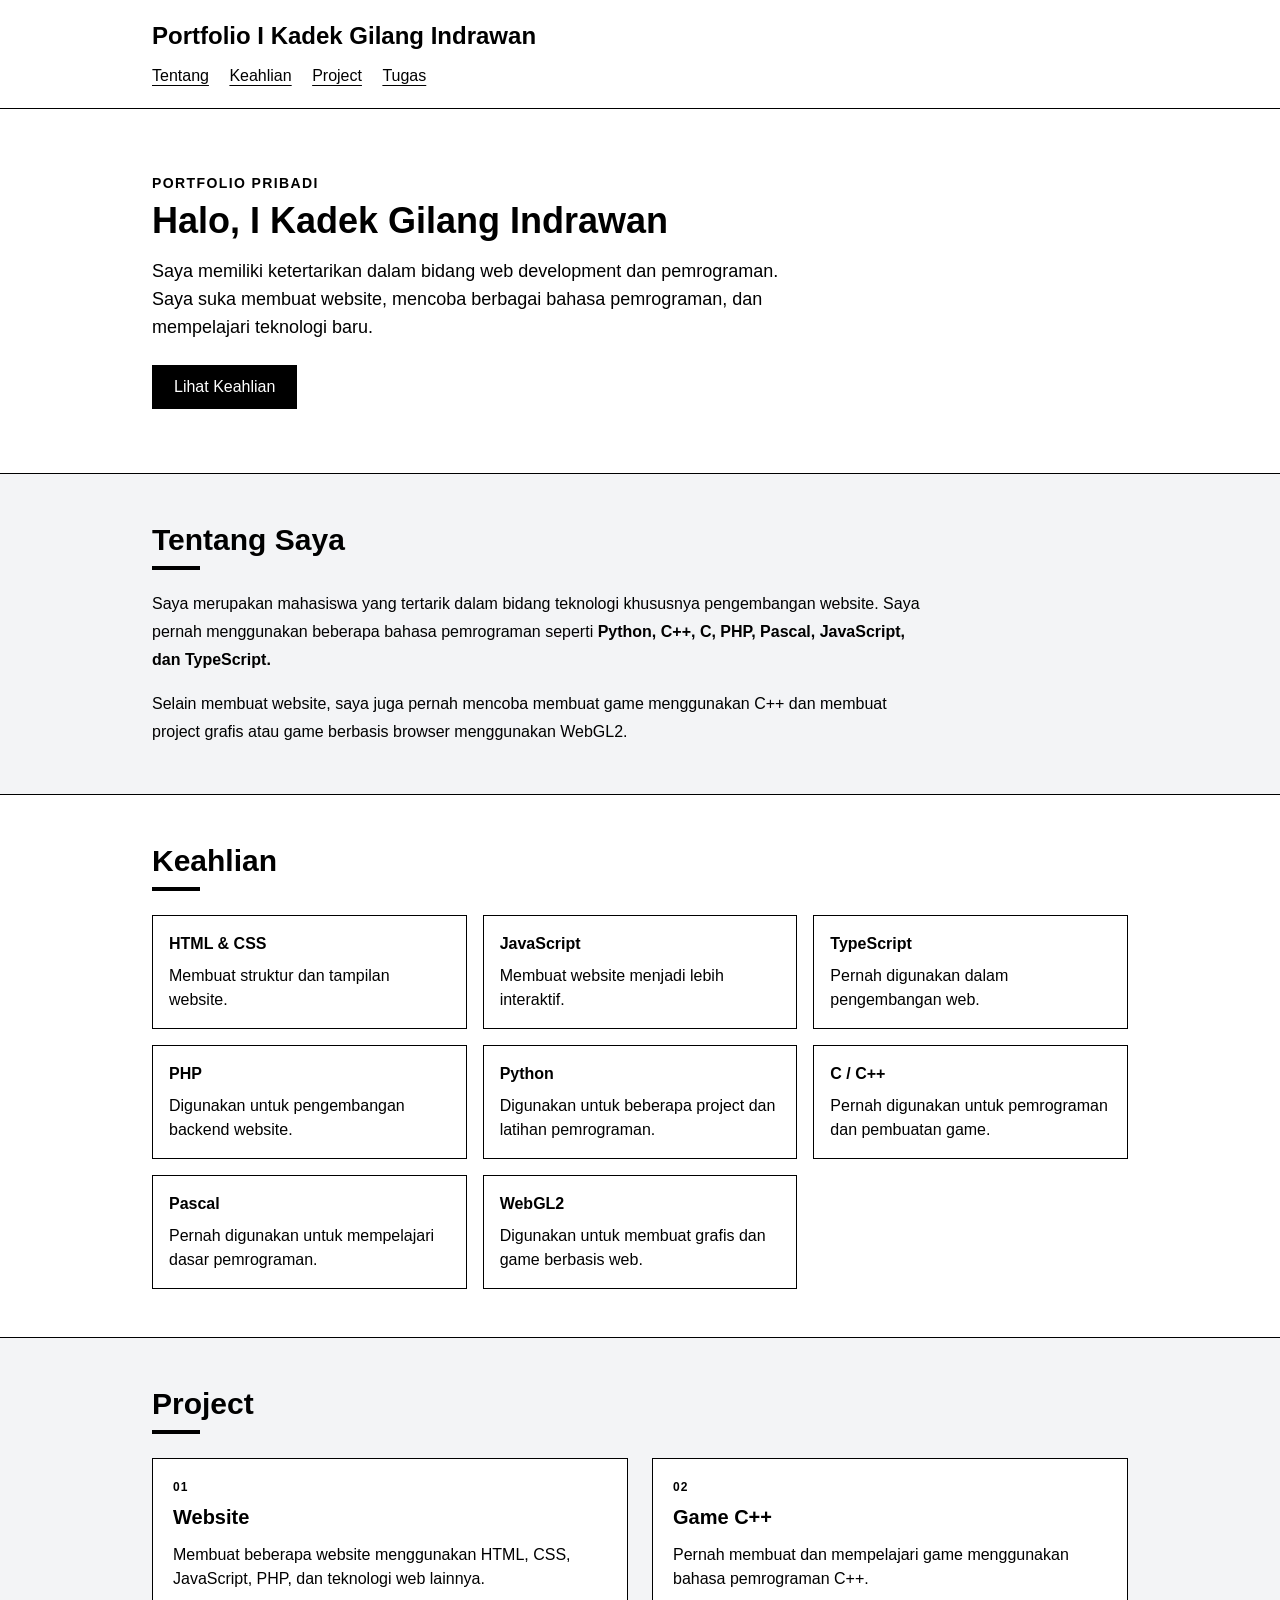
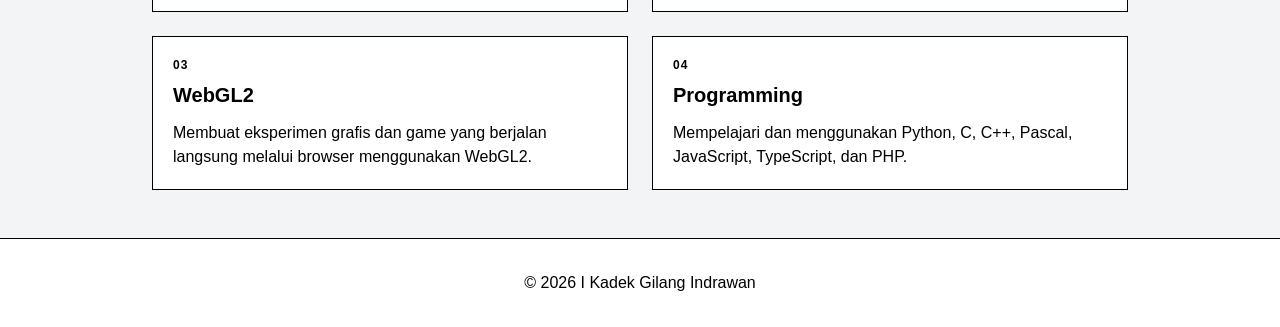
==== index.html @ 957a4a09 "Add files via upload" ====
<!doctype html>
<html lang="id" class="scroll-smooth">
  <head>
    <meta charset="UTF-8" />
    <meta name="viewport" content="width=device-width, initial-scale=1.0" />
    <link href="./output.css" rel="stylesheet" />

    <title>Portfolio Pribadi</title>
  </head>

  <body class="bg-white text-black selection:bg-black selection:text-white">
    <!-- Header -->
    <header class="sticky top-0 z-50 border-b border-black bg-white">
      <div class="mx-auto max-w-5xl px-6 py-5">
        <h1
          class="text-2xl font-bold transition-transform duration-200 hover:translate-x-1"
        >
          Portfolio I Kadek Gilang Indrawan
        </h1>

        <nav class="mt-3">
          <a
            href="#about"
            class="mr-4 inline-block underline underline-offset-4 transition-all duration-200 hover:-translate-y-0.5 hover:font-bold"
          >
            Tentang
          </a>

          <a
            href="#skills"
            class="mr-4 inline-block underline underline-offset-4 transition-all duration-200 hover:-translate-y-0.5 hover:font-bold"
          >
            Keahlian
          </a>

          <a
            href="#projects"
            class="mr-4 inline-block underline underline-offset-4 transition-all duration-200 hover:-translate-y-0.5 hover:font-bold"
          >
            Project
          </a>

          <a
            href="./tugas.html"
            class="inline-block underline underline-offset-4 transition-all duration-200 hover:-translate-y-0.5 hover:font-bold"
          >
            Tugas
          </a>
        </nav>
      </div>
    </header>

    <!-- Hero -->
    <section class="mx-auto max-w-5xl px-6 py-16">
      <p class="mb-2 text-sm font-bold uppercase tracking-widest">
        Portfolio Pribadi
      </p>

      <h2
        class="max-w-3xl text-4xl font-bold transition-transform duration-300 hover:translate-x-2"
      >
        Halo, I Kadek Gilang Indrawan
      </h2>

      <p class="mt-4 max-w-2xl text-lg leading-7">
        Saya memiliki ketertarikan dalam bidang web development dan pemrograman.
        Saya suka membuat website, mencoba berbagai bahasa pemrograman, dan
        mempelajari teknologi baru.
      </p>

      <a
        href="#skills"
        class="mt-6 inline-block border-2 border-black bg-black px-5 py-2 font-medium text-white transition-all duration-200 hover:-translate-y-1 hover:bg-white hover:text-black hover:shadow-[5px_5px_0px_black] active:translate-x-1 active:translate-y-1 active:shadow-none"
      >
        Lihat Keahlian
      </a>
    </section>

    <!-- About -->
    <section id="about" class="scroll-mt-24 border-y border-black bg-gray-100">
      <div class="mx-auto max-w-5xl px-6 py-12">
        <h2 class="text-3xl font-bold">Tentang Saya</h2>

        <div
          class="mt-2 h-1 w-12 bg-black transition-all duration-300 hover:w-24"
        ></div>

        <p class="mt-5 max-w-3xl leading-7">
          Saya merupakan mahasiswa yang tertarik dalam bidang teknologi
          khususnya pengembangan website. Saya pernah menggunakan beberapa
          bahasa pemrograman seperti
          <strong>
            Python, C++, C, PHP, Pascal, JavaScript, dan TypeScript.
          </strong>
        </p>

        <p class="mt-4 max-w-3xl leading-7">
          Selain membuat website, saya juga pernah mencoba membuat game
          menggunakan C++ dan membuat project grafis atau game berbasis browser
          menggunakan WebGL2.
        </p>
      </div>
    </section>

    <!-- Skills -->
    <section id="skills" class="mx-auto max-w-5xl scroll-mt-24 px-6 py-12">
      <h2 class="text-3xl font-bold">Keahlian</h2>

      <div
        class="mt-2 h-1 w-12 bg-black transition-all duration-300 hover:w-24"
      ></div>

      <div class="mt-6 grid gap-4 sm:grid-cols-2 md:grid-cols-3">
        <!-- Skill -->
        <div
          class="group border border-black p-4 transition-all duration-200 hover:-translate-y-1 hover:shadow-[5px_5px_0px_black]"
        >
          <h3
            class="font-bold transition-transform duration-200 group-hover:translate-x-1"
          >
            HTML & CSS
          </h3>

          <p class="mt-2">Membuat struktur dan tampilan website.</p>
        </div>

        <!-- Skill -->
        <div
          class="group border border-black p-4 transition-all duration-200 hover:-translate-y-1 hover:shadow-[5px_5px_0px_black]"
        >
          <h3
            class="font-bold transition-transform duration-200 group-hover:translate-x-1"
          >
            JavaScript
          </h3>

          <p class="mt-2">Membuat website menjadi lebih interaktif.</p>
        </div>

        <!-- Skill -->
        <div
          class="group border border-black p-4 transition-all duration-200 hover:-translate-y-1 hover:shadow-[5px_5px_0px_black]"
        >
          <h3
            class="font-bold transition-transform duration-200 group-hover:translate-x-1"
          >
            TypeScript
          </h3>

          <p class="mt-2">Pernah digunakan dalam pengembangan web.</p>
        </div>

        <!-- Skill -->
        <div
          class="group border border-black p-4 transition-all duration-200 hover:-translate-y-1 hover:shadow-[5px_5px_0px_black]"
        >
          <h3
            class="font-bold transition-transform duration-200 group-hover:translate-x-1"
          >
            PHP
          </h3>

          <p class="mt-2">Digunakan untuk pengembangan backend website.</p>
        </div>

        <!-- Skill -->
        <div
          class="group border border-black p-4 transition-all duration-200 hover:-translate-y-1 hover:shadow-[5px_5px_0px_black]"
        >
          <h3
            class="font-bold transition-transform duration-200 group-hover:translate-x-1"
          >
            Python
          </h3>

          <p class="mt-2">
            Digunakan untuk beberapa project dan latihan pemrograman.
          </p>
        </div>

        <!-- Skill -->
        <div
          class="group border border-black p-4 transition-all duration-200 hover:-translate-y-1 hover:shadow-[5px_5px_0px_black]"
        >
          <h3
            class="font-bold transition-transform duration-200 group-hover:translate-x-1"
          >
            C / C++
          </h3>

          <p class="mt-2">
            Pernah digunakan untuk pemrograman dan pembuatan game.
          </p>
        </div>

        <!-- Skill -->
        <div
          class="group border border-black p-4 transition-all duration-200 hover:-translate-y-1 hover:shadow-[5px_5px_0px_black]"
        >
          <h3
            class="font-bold transition-transform duration-200 group-hover:translate-x-1"
          >
            Pascal
          </h3>

          <p class="mt-2">
            Pernah digunakan untuk mempelajari dasar pemrograman.
          </p>
        </div>

        <!-- Skill -->
        <div
          class="group border border-black p-4 transition-all duration-200 hover:-translate-y-1 hover:shadow-[5px_5px_0px_black]"
        >
          <h3
            class="font-bold transition-transform duration-200 group-hover:translate-x-1"
          >
            WebGL2
          </h3>

          <p class="mt-2">
            Digunakan untuk membuat grafis dan game berbasis web.
          </p>
        </div>
      </div>
    </section>

    <!-- Project -->
    <section
      id="projects"
      class="scroll-mt-24 border-y border-black bg-gray-100"
    >
      <div class="mx-auto max-w-5xl px-6 py-12">
        <h2 class="text-3xl font-bold">Project</h2>

        <div
          class="mt-2 h-1 w-12 bg-black transition-all duration-300 hover:w-24"
        ></div>

        <div class="mt-6 grid gap-6 md:grid-cols-2">
          <!-- Project -->
          <div
            class="group border border-black bg-white p-5 transition-all duration-200 hover:-translate-x-1 hover:-translate-y-1 hover:shadow-[7px_7px_0px_black]"
          >
            <p class="mb-2 text-xs font-bold uppercase tracking-widest">01</p>

            <h3
              class="text-xl font-bold transition-transform duration-200 group-hover:translate-x-1"
            >
              Website
            </h3>

            <p class="mt-3">
              Membuat beberapa website menggunakan HTML, CSS, JavaScript, PHP,
              dan teknologi web lainnya.
            </p>
          </div>

          <!-- Project -->
          <div
            class="group border border-black bg-white p-5 transition-all duration-200 hover:-translate-x-1 hover:-translate-y-1 hover:shadow-[7px_7px_0px_black]"
          >
            <p class="mb-2 text-xs font-bold uppercase tracking-widest">02</p>

            <h3
              class="text-xl font-bold transition-transform duration-200 group-hover:translate-x-1"
            >
              Game C++
            </h3>

            <p class="mt-3">
              Pernah membuat dan mempelajari game menggunakan bahasa pemrograman
              C++.
            </p>
          </div>

          <!-- Project -->
          <div
            class="group border border-black bg-white p-5 transition-all duration-200 hover:-translate-x-1 hover:-translate-y-1 hover:shadow-[7px_7px_0px_black]"
          >
            <p class="mb-2 text-xs font-bold uppercase tracking-widest">03</p>

            <h3
              class="text-xl font-bold transition-transform duration-200 group-hover:translate-x-1"
            >
              WebGL2
            </h3>

            <p class="mt-3">
              Membuat eksperimen grafis dan game yang berjalan langsung melalui
              browser menggunakan WebGL2.
            </p>
          </div>

          <!-- Project -->
          <div
            class="group border border-black bg-white p-5 transition-all duration-200 hover:-translate-x-1 hover:-translate-y-1 hover:shadow-[7px_7px_0px_black]"
          >
            <p class="mb-2 text-xs font-bold uppercase tracking-widest">04</p>

            <h3
              class="text-xl font-bold transition-transform duration-200 group-hover:translate-x-1"
            >
              Programming
            </h3>

            <p class="mt-3">
              Mempelajari dan menggunakan Python, C, C++, Pascal, JavaScript,
              TypeScript, dan PHP.
            </p>
          </div>
        </div>
      </div>
    </section>

    <!-- Footer -->
    <footer class="mx-auto max-w-5xl px-6 py-8 text-center">
      <p class="transition-all duration-200 hover:tracking-wider">
        &copy; 2026 I Kadek Gilang Indrawan
      </p>
    </footer>
  </body>
</html>
---- output.css ----
/*! tailwindcss v4.3.3 | MIT License | https://tailwindcss.com */
@layer properties;
@layer theme, base, components, utilities;
@layer theme {
  :root, :host {
    --font-sans: -apple-system, BlinkMacSystemFont, "Segoe UI", Roboto, "Helvetica Neue",
      "Noto Sans", Arial, sans-serif, "Apple Color Emoji", "Segoe UI Emoji",
      "Segoe UI Symbol", "Noto Color Emoji";
    --font-mono: ui-monospace, SFMono-Regular, Menlo, Monaco, Consolas, "Liberation Mono",
      "Courier New", monospace;
    --color-red-400: oklch(70.4% 0.191 22.216);
    --color-yellow-400: oklch(85.2% 0.199 91.936);
    --color-green-400: oklch(79.2% 0.209 151.711);
    --color-cyan-300: oklch(86.5% 0.127 207.078);
    --color-cyan-400: oklch(78.9% 0.154 211.53);
    --color-cyan-500: oklch(71.5% 0.143 215.221);
    --color-blue-400: oklch(70.7% 0.165 254.624);
    --color-blue-500: oklch(62.3% 0.214 259.815);
    --color-purple-400: oklch(71.4% 0.203 305.504);
    --color-slate-200: oklch(92.9% 0.013 255.508);
    --color-slate-400: oklch(70.4% 0.04 256.788);
    --color-slate-500: oklch(55.4% 0.046 257.417);
    --color-slate-700: oklch(37.2% 0.044 257.287);
    --color-slate-800: oklch(27.9% 0.041 260.031);
    --color-slate-900: oklch(20.8% 0.042 265.755);
    --color-slate-950: oklch(12.9% 0.042 264.695);
    --color-gray-100: oklch(96.7% 0.003 264.542);
    --color-black: #000;
    --color-white: #fff;
    --spacing: 0.25rem;
    --container-xl: 36rem;
    --container-2xl: 42rem;
    --container-3xl: 48rem;
    --container-5xl: 64rem;
    --container-7xl: 80rem;
    --text-xs: 0.75rem;
    --text-xs--line-height: calc(1 / 0.75);
    --text-sm: 0.875rem;
    --text-sm--line-height: calc(1.25 / 0.875);
    --text-lg: 1.125rem;
    --text-lg--line-height: calc(1.75 / 1.125);
    --text-xl: 1.25rem;
    --text-xl--line-height: calc(1.75 / 1.25);
    --text-2xl: 1.5rem;
    --text-2xl--line-height: calc(2 / 1.5);
    --text-3xl: 1.875rem;
    --text-3xl--line-height: calc(2.25 / 1.875);
    --text-4xl: 2.25rem;
    --text-4xl--line-height: calc(2.5 / 2.25);
    --text-5xl: 3rem;
    --text-5xl--line-height: 1;
    --text-6xl: 3.75rem;
    --text-6xl--line-height: 1;
    --text-7xl: 4.5rem;
    --text-7xl--line-height: 1;
    --font-weight-medium: 500;
    --font-weight-semibold: 600;
    --font-weight-bold: 700;
    --font-weight-black: 900;
    --tracking-tight: -0.025em;
    --tracking-wider: 0.05em;
    --tracking-widest: 0.1em;
    --radius-md: 0.375rem;
    --radius-xl: 0.75rem;
    --radius-2xl: 1rem;
    --radius-3xl: 1.5rem;
    --blur-xl: 24px;
    --blur-3xl: 64px;
    --aspect-video: 16 / 9;
    --default-transition-duration: 150ms;
    --default-transition-timing-function: cubic-bezier(0.4, 0, 0.2, 1);
    --default-font-family: var(--font-sans);
    --default-mono-font-family: var(--font-mono);
  }
}
@layer base {
  *, ::after, ::before, ::backdrop, ::file-selector-button {
    box-sizing: border-box;
    margin: 0;
    padding: 0;
    border: 0 solid;
  }
  html, :host {
    line-height: 1.5;
    -webkit-text-size-adjust: 100%;
    tab-size: 4;
    font-family: var(--default-font-family, -apple-system, BlinkMacSystemFont, "Segoe UI", Roboto, "Helvetica Neue", "Noto Sans", Arial, sans-serif, "Apple Color Emoji", "Segoe UI Emoji", "Segoe UI Symbol", "Noto Color Emoji");
    font-feature-settings: var(--default-font-feature-settings, normal);
    font-variation-settings: var(--default-font-variation-settings, normal);
    -webkit-tap-highlight-color: transparent;
  }
  hr {
    height: 0;
    color: inherit;
    border-top-width: 1px;
  }
  abbr:where([title]) {
    -webkit-text-decoration: underline dotted;
    text-decoration: underline dotted;
  }
  h1, h2, h3, h4, h5, h6 {
    font-size: inherit;
    font-weight: inherit;
  }
  a {
    color: inherit;
    -webkit-text-decoration: inherit;
    text-decoration: inherit;
  }
  b, strong {
    font-weight: bolder;
  }
  code, kbd, samp, pre {
    font-family: var(--default-mono-font-family, ui-monospace, SFMono-Regular, Menlo, Monaco, Consolas, "Liberation Mono", "Courier New", monospace);
    font-feature-settings: var(--default-mono-font-feature-settings, normal);
    font-variation-settings: var(--default-mono-font-variation-settings, normal);
    font-size: 1em;
  }
  small {
    font-size: 80%;
  }
  sub, sup {
    font-size: 75%;
    line-height: 0;
    position: relative;
    vertical-align: baseline;
  }
  sub {
    bottom: -0.25em;
  }
  sup {
    top: -0.5em;
  }
  table {
    text-indent: 0;
    border-color: inherit;
    border-collapse: collapse;
  }
  :-moz-focusring:where(:not(iframe)) {
    outline: auto;
  }
  progress {
    vertical-align: baseline;
  }
  summary {
    display: list-item;
  }
  ol, ul, menu {
    list-style: none;
  }
  img, svg, video, canvas, audio, iframe, embed, object {
    display: block;
    vertical-align: middle;
  }
  img, video {
    max-width: 100%;
    height: auto;
  }
  button, input, select, optgroup, textarea, ::file-selector-button {
    font: inherit;
    font-feature-settings: inherit;
    font-variation-settings: inherit;
    letter-spacing: inherit;
    color: inherit;
    border-radius: 0;
    background-color: transparent;
    opacity: 1;
  }
  :where(select:is([multiple], [size])) optgroup {
    font-weight: bolder;
  }
  :where(select:is([multiple], [size])) optgroup option {
    padding-inline-start: 20px;
  }
  ::file-selector-button {
    margin-inline-end: 4px;
  }
  ::placeholder {
    opacity: 1;
  }
  @supports (not (-webkit-appearance: -apple-pay-button))  or (contain-intrinsic-size: 1px) {
    ::placeholder {
      color: currentcolor;
      @supports (color: color-mix(in lab, red, red)) {
        color: color-mix(in oklab, currentcolor 50%, transparent);
      }
    }
  }
  textarea {
    resize: vertical;
  }
  ::-webkit-search-decoration {
    -webkit-appearance: none;
  }
  ::-webkit-date-and-time-value {
    min-height: 1lh;
    text-align: inherit;
  }
  ::-webkit-datetime-edit {
    display: inline-flex;
  }
  ::-webkit-datetime-edit-fields-wrapper {
    padding: 0;
  }
  ::-webkit-datetime-edit, ::-webkit-datetime-edit-year-field, ::-webkit-datetime-edit-month-field, ::-webkit-datetime-edit-day-field, ::-webkit-datetime-edit-hour-field, ::-webkit-datetime-edit-minute-field, ::-webkit-datetime-edit-second-field, ::-webkit-datetime-edit-millisecond-field, ::-webkit-datetime-edit-meridiem-field {
    padding-block: 0;
  }
  ::-webkit-calendar-picker-indicator {
    line-height: 1;
  }
  :-moz-ui-invalid {
    box-shadow: none;
  }
  button, input:where([type="button"], [type="reset"], [type="submit"]), ::file-selector-button {
    appearance: button;
  }
  ::-webkit-inner-spin-button, ::-webkit-outer-spin-button {
    height: auto;
  }
  [hidden]:where(:not([hidden="until-found"])) {
    display: none !important;
  }
}
@layer utilities {
  .sticky {
    position: sticky;
  }
  .top-0 {
    top: 0px;
  }
  .z-50 {
    z-index: 50;
  }
  .mx-auto {
    margin-inline: auto;
  }
  .mt-1 {
    margin-top: var(--spacing);
  }
  .mt-2 {
    margin-top: calc(var(--spacing) * 2);
  }
  .mt-3 {
    margin-top: calc(var(--spacing) * 3);
  }
  .mt-4 {
    margin-top: calc(var(--spacing) * 4);
  }
  .mt-5 {
    margin-top: calc(var(--spacing) * 5);
  }
  .mt-6 {
    margin-top: calc(var(--spacing) * 6);
  }
  .mt-10 {
    margin-top: calc(var(--spacing) * 10);
  }
  .mr-4 {
    margin-right: calc(var(--spacing) * 4);
  }
  .mb-1 {
    margin-bottom: var(--spacing);
  }
  .mb-2 {
    margin-bottom: calc(var(--spacing) * 2);
  }
  .mb-4 {
    margin-bottom: calc(var(--spacing) * 4);
  }
  .mb-5 {
    margin-bottom: calc(var(--spacing) * 5);
  }
  .mb-6 {
    margin-bottom: calc(var(--spacing) * 6);
  }
  .mb-10 {
    margin-bottom: calc(var(--spacing) * 10);
  }
  .block {
    display: block;
  }
  .flex {
    display: flex;
  }
  .grid {
    display: grid;
  }
  .hidden {
    display: none;
  }
  .inline-block {
    display: inline-block;
  }
  .h-1 {
    height: var(--spacing);
  }
  .w-12 {
    width: calc(var(--spacing) * 12);
  }
  .w-full {
    width: 100%;
  }
  .max-w-2xl {
    max-width: var(--container-2xl);
  }
  .max-w-3xl {
    max-width: var(--container-3xl);
  }
  .max-w-5xl {
    max-width: var(--container-5xl);
  }
  .max-w-xl {
    max-width: var(--container-xl);
  }
  .cursor-pointer {
    cursor: pointer;
  }
  .scroll-mt-6 {
    scroll-margin-top: calc(var(--spacing) * 6);
  }
  .scroll-mt-24 {
    scroll-margin-top: calc(var(--spacing) * 24);
  }
  .flex-wrap {
    flex-wrap: wrap;
  }
  .items-center {
    align-items: center;
  }
  .gap-2 {
    gap: calc(var(--spacing) * 2);
  }
  .gap-3 {
    gap: calc(var(--spacing) * 3);
  }
  .gap-4 {
    gap: calc(var(--spacing) * 4);
  }
  .gap-6 {
    gap: calc(var(--spacing) * 6);
  }
  .scroll-smooth {
    scroll-behavior: smooth;
  }
  .border {
    border-style: var(--tw-border-style);
    border-width: 1px;
  }
  .border-2 {
    border-style: var(--tw-border-style);
    border-width: 2px;
  }
  .border-y {
    border-block-style: var(--tw-border-style);
    border-block-width: 1px;
  }
  .border-t {
    border-top-style: var(--tw-border-style);
    border-top-width: 1px;
  }
  .border-b {
    border-bottom-style: var(--tw-border-style);
    border-bottom-width: 1px;
  }
  .border-black {
    border-color: var(--color-black);
  }
  .bg-black {
    background-color: var(--color-black);
  }
  .bg-gray-100 {
    background-color: var(--color-gray-100);
  }
  .bg-white {
    background-color: var(--color-white);
  }
  .p-3 {
    padding: calc(var(--spacing) * 3);
  }
  .p-4 {
    padding: calc(var(--spacing) * 4);
  }
  .p-5 {
    padding: calc(var(--spacing) * 5);
  }
  .px-3 {
    padding-inline: calc(var(--spacing) * 3);
  }
  .px-4 {
    padding-inline: calc(var(--spacing) * 4);
  }
  .px-5 {
    padding-inline: calc(var(--spacing) * 5);
  }
  .px-6 {
    padding-inline: calc(var(--spacing) * 6);
  }
  .py-2 {
    padding-block: calc(var(--spacing) * 2);
  }
  .py-4 {
    padding-block: calc(var(--spacing) * 4);
  }
  .py-5 {
    padding-block: calc(var(--spacing) * 5);
  }
  .py-6 {
    padding-block: calc(var(--spacing) * 6);
  }
  .py-8 {
    padding-block: calc(var(--spacing) * 8);
  }
  .py-10 {
    padding-block: calc(var(--spacing) * 10);
  }
  .py-12 {
    padding-block: calc(var(--spacing) * 12);
  }
  .py-16 {
    padding-block: calc(var(--spacing) * 16);
  }
  .pt-5 {
    padding-top: calc(var(--spacing) * 5);
  }
  .text-center {
    text-align: center;
  }
  .text-2xl {
    font-size: var(--text-2xl);
    line-height: var(--tw-leading, var(--text-2xl--line-height));
  }
  .text-3xl {
    font-size: var(--text-3xl);
    line-height: var(--tw-leading, var(--text-3xl--line-height));
  }
  .text-4xl {
    font-size: var(--text-4xl);
    line-height: var(--tw-leading, var(--text-4xl--line-height));
  }
  .text-lg {
    font-size: var(--text-lg);
    line-height: var(--tw-leading, var(--text-lg--line-height));
  }
  .text-sm {
    font-size: var(--text-sm);
    line-height: var(--tw-leading, var(--text-sm--line-height));
  }
  .text-xl {
    font-size: var(--text-xl);
    line-height: var(--tw-leading, var(--text-xl--line-height));
  }
  .text-xs {
    font-size: var(--text-xs);
    line-height: var(--tw-leading, var(--text-xs--line-height));
  }
  .leading-7 {
    --tw-leading: calc(var(--spacing) * 7);
    line-height: calc(var(--spacing) * 7);
  }
  .font-bold {
    --tw-font-weight: var(--font-weight-bold);
    font-weight: var(--font-weight-bold);
  }
  .font-medium {
    --tw-font-weight: var(--font-weight-medium);
    font-weight: var(--font-weight-medium);
  }
  .tracking-widest {
    --tw-tracking: var(--tracking-widest);
    letter-spacing: var(--tracking-widest);
  }
  .text-black {
    color: var(--color-black);
  }
  .text-white {
    color: var(--color-white);
  }
  .uppercase {
    text-transform: uppercase;
  }
  .underline {
    text-decoration-line: underline;
  }
  .underline-offset-4 {
    text-underline-offset: 4px;
  }
  .transition {
    transition-property: color, background-color, border-color, outline-color, text-decoration-color, fill, stroke, --tw-gradient-from, --tw-gradient-via, --tw-gradient-to, opacity, box-shadow, transform, translate, scale, rotate, filter, -webkit-backdrop-filter, backdrop-filter, display, content-visibility, overlay, pointer-events;
    transition-timing-function: var(--tw-ease, var(--default-transition-timing-function));
    transition-duration: var(--tw-duration, var(--default-transition-duration));
  }
  .transition-all {
    transition-property: all;
    transition-timing-function: var(--tw-ease, var(--default-transition-timing-function));
    transition-duration: var(--tw-duration, var(--default-transition-duration));
  }
  .transition-transform {
    transition-property: transform, translate, scale, rotate;
    transition-timing-function: var(--tw-ease, var(--default-transition-timing-function));
    transition-duration: var(--tw-duration, var(--default-transition-duration));
  }
  .duration-200 {
    --tw-duration: 200ms;
    transition-duration: 200ms;
  }
  .duration-300 {
    --tw-duration: 300ms;
    transition-duration: 300ms;
  }
  .outline-none {
    --tw-outline-style: none;
    outline-style: none;
  }
  @media (hover: hover) {
    .group-hover\:translate-x-1:is(:where(.group):hover *) {
      --tw-translate-x: var(--spacing);
      translate: var(--tw-translate-x) var(--tw-translate-y);
    }
  }
  .selection\:bg-black ::selection {
    background-color: var(--color-black);
  }
  .selection\:bg-black::selection {
    background-color: var(--color-black);
  }
  .selection\:text-white ::selection {
    color: var(--color-white);
  }
  .selection\:text-white::selection {
    color: var(--color-white);
  }
  @media (hover: hover) {
    .hover\:w-24:hover {
      width: calc(var(--spacing) * 24);
    }
    .hover\:-translate-x-1:hover {
      --tw-translate-x: calc(var(--spacing) * -1);
      translate: var(--tw-translate-x) var(--tw-translate-y);
    }
    .hover\:translate-x-1:hover {
      --tw-translate-x: var(--spacing);
      translate: var(--tw-translate-x) var(--tw-translate-y);
    }
    .hover\:translate-x-2:hover {
      --tw-translate-x: calc(var(--spacing) * 2);
      translate: var(--tw-translate-x) var(--tw-translate-y);
    }
    .hover\:-translate-y-0\.5:hover {
      --tw-translate-y: calc(var(--spacing) * -0.5);
      translate: var(--tw-translate-x) var(--tw-translate-y);
    }
    .hover\:-translate-y-1:hover {
      --tw-translate-y: calc(var(--spacing) * -1);
      translate: var(--tw-translate-x) var(--tw-translate-y);
    }
    .hover\:bg-black:hover {
      background-color: var(--color-black);
    }
    .hover\:bg-white:hover {
      background-color: var(--color-white);
    }
    .hover\:font-bold:hover {
      --tw-font-weight: var(--font-weight-bold);
      font-weight: var(--font-weight-bold);
    }
    .hover\:tracking-wider:hover {
      --tw-tracking: var(--tracking-wider);
      letter-spacing: var(--tracking-wider);
    }
    .hover\:text-black:hover {
      color: var(--color-black);
    }
    .hover\:text-white:hover {
      color: var(--color-white);
    }
    .hover\:shadow-\[4px_4px_0px_black\]:hover {
      --tw-shadow: 4px 4px 0px var(--tw-shadow-color, black);
      box-shadow: var(--tw-inset-shadow), var(--tw-inset-ring-shadow), var(--tw-ring-offset-shadow), var(--tw-ring-shadow), var(--tw-shadow);
    }
    .hover\:shadow-\[5px_5px_0px_black\]:hover {
      --tw-shadow: 5px 5px 0px var(--tw-shadow-color, black);
      box-shadow: var(--tw-inset-shadow), var(--tw-inset-ring-shadow), var(--tw-ring-offset-shadow), var(--tw-ring-shadow), var(--tw-shadow);
    }
    .hover\:shadow-\[7px_7px_0px_black\]:hover {
      --tw-shadow: 7px 7px 0px var(--tw-shadow-color, black);
      box-shadow: var(--tw-inset-shadow), var(--tw-inset-ring-shadow), var(--tw-ring-offset-shadow), var(--tw-ring-shadow), var(--tw-shadow);
    }
  }
  .focus\:ring-2:focus {
    --tw-ring-shadow: var(--tw-ring-inset,) 0 0 0 calc(2px + var(--tw-ring-offset-width)) var(--tw-ring-color, currentcolor);
    box-shadow: var(--tw-inset-shadow), var(--tw-inset-ring-shadow), var(--tw-ring-offset-shadow), var(--tw-ring-shadow), var(--tw-shadow);
  }
  .focus\:ring-black:focus {
    --tw-ring-color: var(--color-black);
  }
  .active\:translate-x-1:active {
    --tw-translate-x: var(--spacing);
    translate: var(--tw-translate-x) var(--tw-translate-y);
  }
  .active\:translate-y-1:active {
    --tw-translate-y: var(--spacing);
    translate: var(--tw-translate-x) var(--tw-translate-y);
  }
  .active\:shadow-none:active {
    --tw-shadow: 0 0 #0000;
    box-shadow: var(--tw-inset-shadow), var(--tw-inset-ring-shadow), var(--tw-ring-offset-shadow), var(--tw-ring-shadow), var(--tw-shadow);
  }
  @media (width >= 40rem) {
    .sm\:grid-cols-2 {
      grid-template-columns: repeat(2, minmax(0, 1fr));
    }
  }
  @media (width >= 48rem) {
    .md\:grid-cols-2 {
      grid-template-columns: repeat(2, minmax(0, 1fr));
    }
    .md\:grid-cols-3 {
      grid-template-columns: repeat(3, minmax(0, 1fr));
    }
  }
}
@property --tw-border-style {
  syntax: "*";
  inherits: false;
  initial-value: solid;
}
@property --tw-leading {
  syntax: "*";
  inherits: false;
}
@property --tw-font-weight {
  syntax: "*";
  inherits: false;
}
@property --tw-tracking {
  syntax: "*";
  inherits: false;
}
@property --tw-duration {
  syntax: "*";
  inherits: false;
}
@property --tw-translate-x {
  syntax: "*";
  inherits: false;
  initial-value: 0;
}
@property --tw-translate-y {
  syntax: "*";
  inherits: false;
  initial-value: 0;
}
@property --tw-translate-z {
  syntax: "*";
  inherits: false;
  initial-value: 0;
}
@property --tw-shadow {
  syntax: "*";
  inherits: false;
  initial-value: 0 0 #0000;
}
@property --tw-shadow-color {
  syntax: "*";
  inherits: false;
}
@property --tw-shadow-alpha {
  syntax: "<percentage>";
  inherits: false;
  initial-value: 100%;
}
@property --tw-inset-shadow {
  syntax: "*";
  inherits: false;
  initial-value: 0 0 #0000;
}
@property --tw-inset-shadow-color {
  syntax: "*";
  inherits: false;
}
@property --tw-inset-shadow-alpha {
  syntax: "<percentage>";
  inherits: false;
  initial-value: 100%;
}
@property --tw-ring-color {
  syntax: "*";
  inherits: false;
}
@property --tw-ring-shadow {
  syntax: "*";
  inherits: false;
  initial-value: 0 0 #0000;
}
@property --tw-inset-ring-color {
  syntax: "*";
  inherits: false;
}
@property --tw-inset-ring-shadow {
  syntax: "*";
  inherits: false;
  initial-value: 0 0 #0000;
}
@property --tw-ring-inset {
  syntax: "*";
  inherits: false;
}
@property --tw-ring-offset-width {
  syntax: "<length>";
  inherits: false;
  initial-value: 0px;
}
@property --tw-ring-offset-color {
  syntax: "*";
  inherits: false;
  initial-value: #fff;
}
@property --tw-ring-offset-shadow {
  syntax: "*";
  inherits: false;
  initial-value: 0 0 #0000;
}
@layer properties {
  @supports ((-webkit-hyphens: none) and (not (margin-trim: inline))) or ((-moz-orient: inline) and (not (color:rgb(from red r g b)))) {
    *, ::before, ::after, ::backdrop {
      --tw-border-style: solid;
      --tw-leading: initial;
      --tw-font-weight: initial;
      --tw-tracking: initial;
      --tw-duration: initial;
      --tw-translate-x: 0;
      --tw-translate-y: 0;
      --tw-translate-z: 0;
      --tw-shadow: 0 0 #0000;
      --tw-shadow-color: initial;
      --tw-shadow-alpha: 100%;
      --tw-inset-shadow: 0 0 #0000;
      --tw-inset-shadow-color: initial;
      --tw-inset-shadow-alpha: 100%;
      --tw-ring-color: initial;
      --tw-ring-shadow: 0 0 #0000;
      --tw-inset-ring-color: initial;
      --tw-inset-ring-shadow: 0 0 #0000;
      --tw-ring-inset: initial;
      --tw-ring-offset-width: 0px;
      --tw-ring-offset-color: #fff;
      --tw-ring-offset-shadow: 0 0 #0000;
    }
  }
}
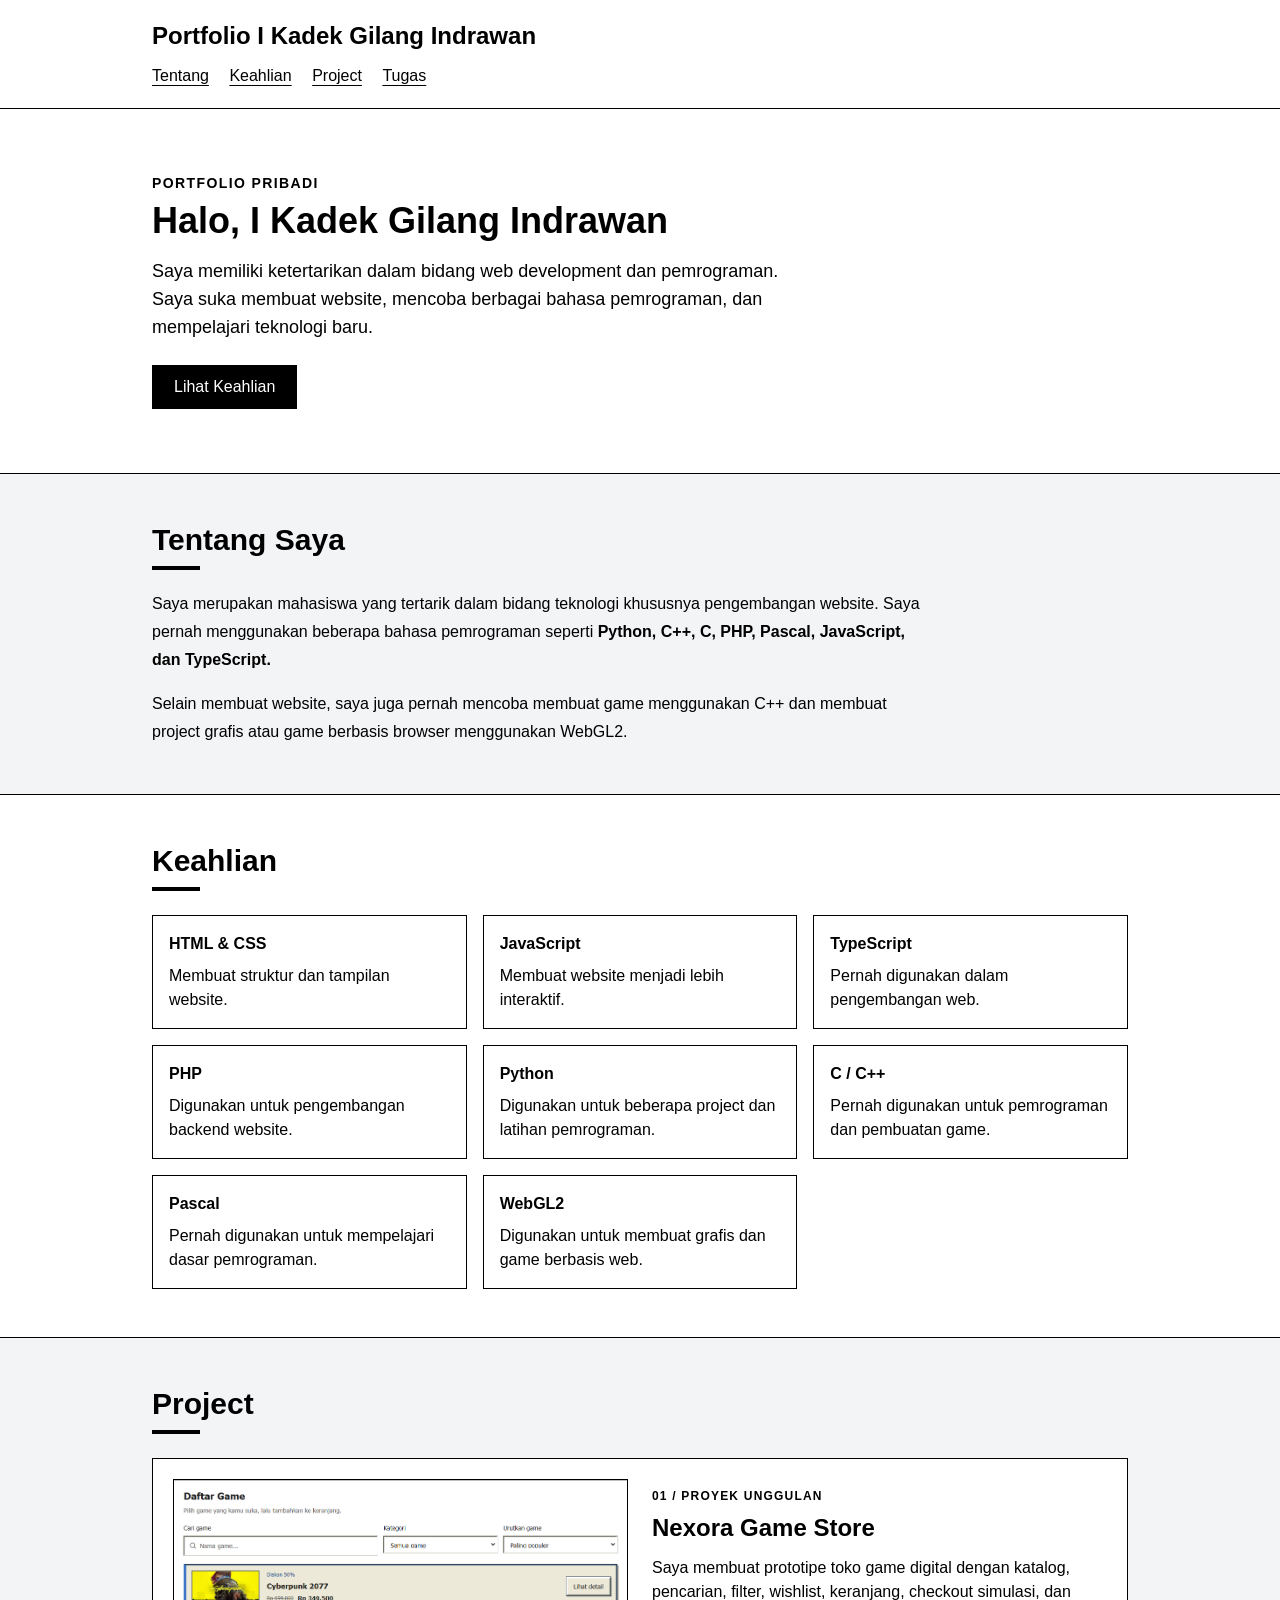
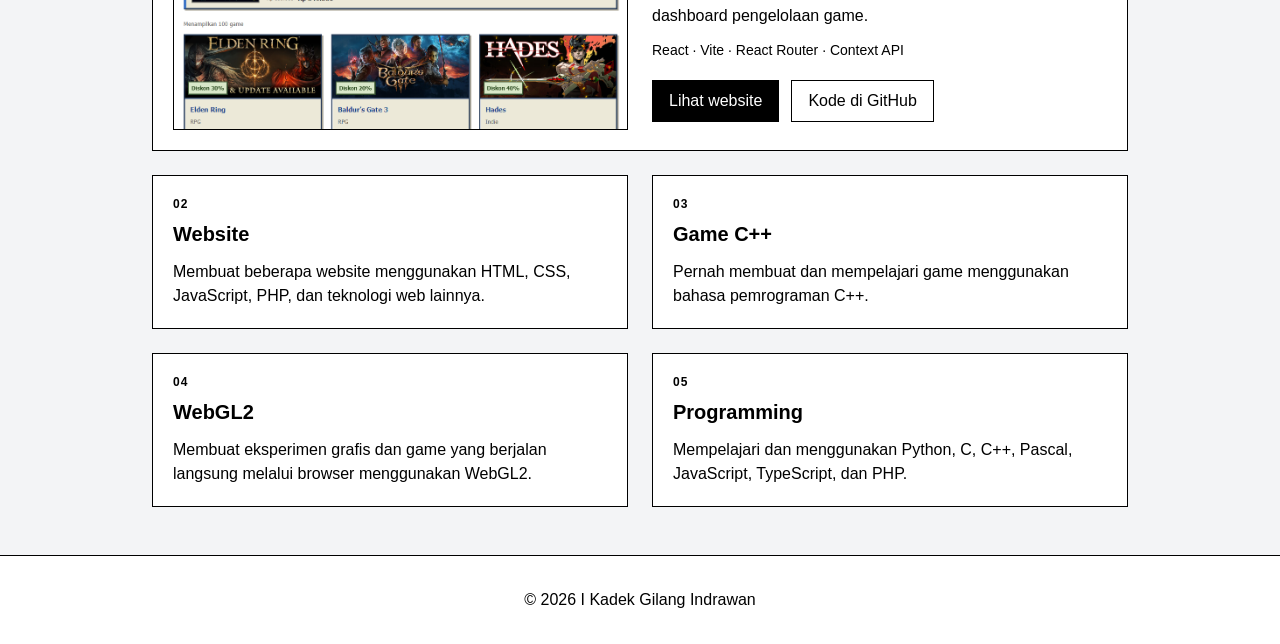
==== commit b3e3441a: "Add Nexora Game Store to portfolio" ====
--- a/index.html
+++ b/index.html
@@ -238,11 +238,69 @@
         ></div>
 
         <div class="mt-6 grid gap-6 md:grid-cols-2">
+          <!-- Nexora Game Store -->
+          <article
+            class="group border border-black bg-white p-5 transition-all duration-200 hover:-translate-x-1 hover:-translate-y-1 hover:shadow-[7px_7px_0px_black] md:col-span-2"
+          >
+            <div class="grid gap-6 md:grid-cols-2 md:items-center">
+              <a
+                href="https://thearca.github.io/nexora-game-store/"
+                target="_blank"
+                rel="noopener noreferrer"
+                aria-label="Buka Nexora Game Store"
+              >
+                <img
+                  src="./assets/nexora-preview.png"
+                  alt="Pratinjau katalog game Nexora Game Store"
+                  class="w-full border border-black"
+                  loading="lazy"
+                />
+              </a>
+
+              <div>
+                <p class="mb-2 text-xs font-bold uppercase tracking-widest">
+                  01 / Proyek unggulan
+                </p>
+                <h3
+                  class="text-2xl font-bold transition-transform duration-200 group-hover:translate-x-1"
+                >
+                  Nexora Game Store
+                </h3>
+                <p class="mt-3">
+                  Saya membuat prototipe toko game digital dengan katalog,
+                  pencarian, filter, wishlist, keranjang, checkout simulasi, dan
+                  dashboard pengelolaan game.
+                </p>
+                <p class="mt-3 text-sm font-medium">
+                  React · Vite · React Router · Context API
+                </p>
+                <div class="mt-5 flex flex-wrap gap-3">
+                  <a
+                    href="https://thearca.github.io/nexora-game-store/"
+                    target="_blank"
+                    rel="noopener noreferrer"
+                    class="inline-block border border-black bg-black px-4 py-2 font-medium text-white transition-all duration-200 hover:bg-white hover:text-black"
+                  >
+                    Lihat website
+                  </a>
+                  <a
+                    href="https://github.com/TheARCA/nexora-game-store"
+                    target="_blank"
+                    rel="noopener noreferrer"
+                    class="inline-block border border-black px-4 py-2 font-medium transition-all duration-200 hover:bg-black hover:text-white"
+                  >
+                    Kode di GitHub
+                  </a>
+                </div>
+              </div>
+            </div>
+          </article>
+
           <!-- Project -->
           <div
             class="group border border-black bg-white p-5 transition-all duration-200 hover:-translate-x-1 hover:-translate-y-1 hover:shadow-[7px_7px_0px_black]"
           >
-            <p class="mb-2 text-xs font-bold uppercase tracking-widest">01</p>
+            <p class="mb-2 text-xs font-bold uppercase tracking-widest">02</p>
 
             <h3
               class="text-xl font-bold transition-transform duration-200 group-hover:translate-x-1"
@@ -260,7 +318,7 @@
           <div
             class="group border border-black bg-white p-5 transition-all duration-200 hover:-translate-x-1 hover:-translate-y-1 hover:shadow-[7px_7px_0px_black]"
           >
-            <p class="mb-2 text-xs font-bold uppercase tracking-widest">02</p>
+            <p class="mb-2 text-xs font-bold uppercase tracking-widest">03</p>
 
             <h3
               class="text-xl font-bold transition-transform duration-200 group-hover:translate-x-1"
@@ -278,7 +336,7 @@
           <div
             class="group border border-black bg-white p-5 transition-all duration-200 hover:-translate-x-1 hover:-translate-y-1 hover:shadow-[7px_7px_0px_black]"
           >
-            <p class="mb-2 text-xs font-bold uppercase tracking-widest">03</p>
+            <p class="mb-2 text-xs font-bold uppercase tracking-widest">04</p>
 
             <h3
               class="text-xl font-bold transition-transform duration-200 group-hover:translate-x-1"
@@ -296,7 +354,7 @@
           <div
             class="group border border-black bg-white p-5 transition-all duration-200 hover:-translate-x-1 hover:-translate-y-1 hover:shadow-[7px_7px_0px_black]"
           >
-            <p class="mb-2 text-xs font-bold uppercase tracking-widest">04</p>
+            <p class="mb-2 text-xs font-bold uppercase tracking-widest">05</p>
 
             <h3
               class="text-xl font-bold transition-transform duration-200 group-hover:translate-x-1"
--- a/output.css
+++ b/output.css
@@ -8,22 +8,6 @@
       "Segoe UI Symbol", "Noto Color Emoji";
     --font-mono: ui-monospace, SFMono-Regular, Menlo, Monaco, Consolas, "Liberation Mono",
       "Courier New", monospace;
-    --color-red-400: oklch(70.4% 0.191 22.216);
-    --color-yellow-400: oklch(85.2% 0.199 91.936);
-    --color-green-400: oklch(79.2% 0.209 151.711);
-    --color-cyan-300: oklch(86.5% 0.127 207.078);
-    --color-cyan-400: oklch(78.9% 0.154 211.53);
-    --color-cyan-500: oklch(71.5% 0.143 215.221);
-    --color-blue-400: oklch(70.7% 0.165 254.624);
-    --color-blue-500: oklch(62.3% 0.214 259.815);
-    --color-purple-400: oklch(71.4% 0.203 305.504);
-    --color-slate-200: oklch(92.9% 0.013 255.508);
-    --color-slate-400: oklch(70.4% 0.04 256.788);
-    --color-slate-500: oklch(55.4% 0.046 257.417);
-    --color-slate-700: oklch(37.2% 0.044 257.287);
-    --color-slate-800: oklch(27.9% 0.041 260.031);
-    --color-slate-900: oklch(20.8% 0.042 265.755);
-    --color-slate-950: oklch(12.9% 0.042 264.695);
     --color-gray-100: oklch(96.7% 0.003 264.542);
     --color-black: #000;
     --color-white: #fff;
@@ -32,7 +16,6 @@
     --container-2xl: 42rem;
     --container-3xl: 48rem;
     --container-5xl: 64rem;
-    --container-7xl: 80rem;
     --text-xs: 0.75rem;
     --text-xs--line-height: calc(1 / 0.75);
     --text-sm: 0.875rem;
@@ -47,26 +30,10 @@
     --text-3xl--line-height: calc(2.25 / 1.875);
     --text-4xl: 2.25rem;
     --text-4xl--line-height: calc(2.5 / 2.25);
-    --text-5xl: 3rem;
-    --text-5xl--line-height: 1;
-    --text-6xl: 3.75rem;
-    --text-6xl--line-height: 1;
-    --text-7xl: 4.5rem;
-    --text-7xl--line-height: 1;
     --font-weight-medium: 500;
-    --font-weight-semibold: 600;
     --font-weight-bold: 700;
-    --font-weight-black: 900;
-    --tracking-tight: -0.025em;
     --tracking-wider: 0.05em;
     --tracking-widest: 0.1em;
-    --radius-md: 0.375rem;
-    --radius-xl: 0.75rem;
-    --radius-2xl: 1rem;
-    --radius-3xl: 1.5rem;
-    --blur-xl: 24px;
-    --blur-3xl: 64px;
-    --aspect-video: 16 / 9;
     --default-transition-duration: 150ms;
     --default-transition-timing-function: cubic-bezier(0.4, 0, 0.2, 1);
     --default-font-family: var(--font-sans);
@@ -611,11 +578,17 @@
     }
   }
   @media (width >= 48rem) {
+    .md\:col-span-2 {
+      grid-column: span 2 / span 2;
+    }
     .md\:grid-cols-2 {
       grid-template-columns: repeat(2, minmax(0, 1fr));
     }
     .md\:grid-cols-3 {
       grid-template-columns: repeat(3, minmax(0, 1fr));
+    }
+    .md\:items-center {
+      align-items: center;
     }
   }
 }
